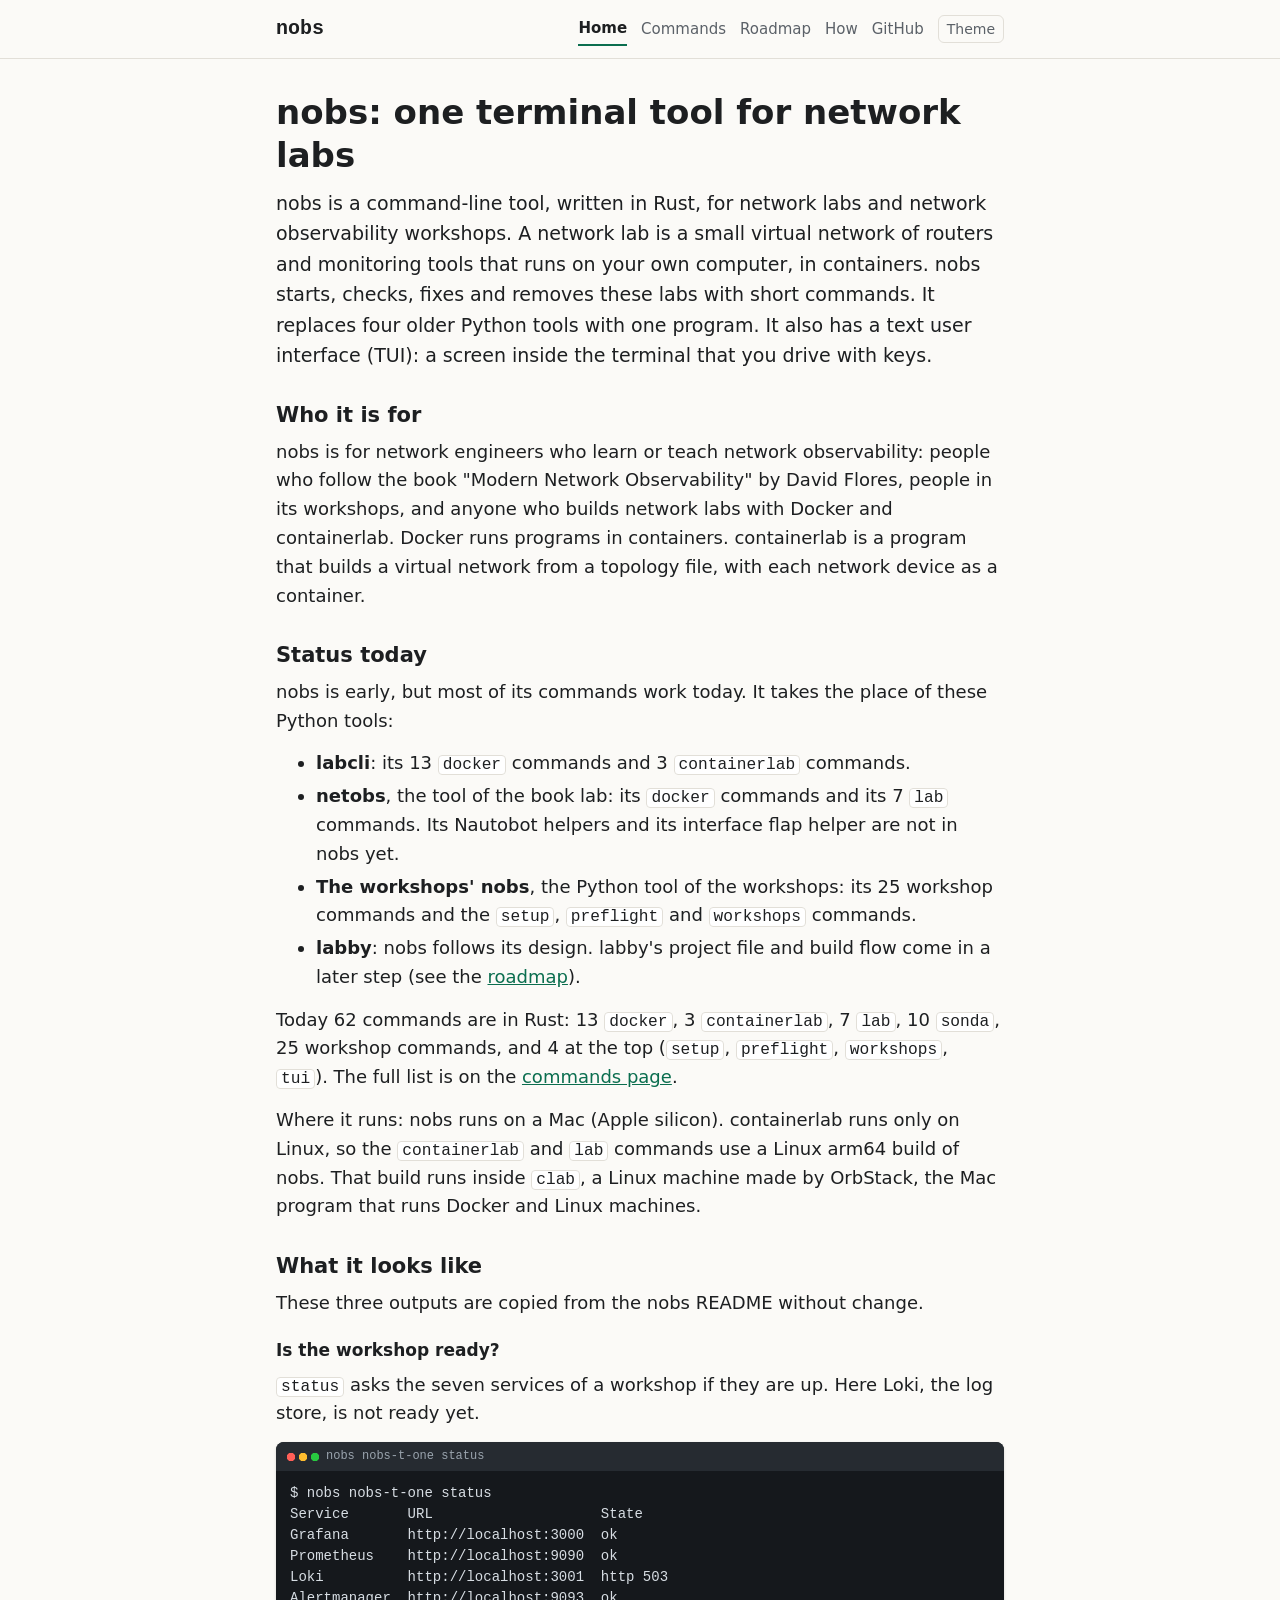
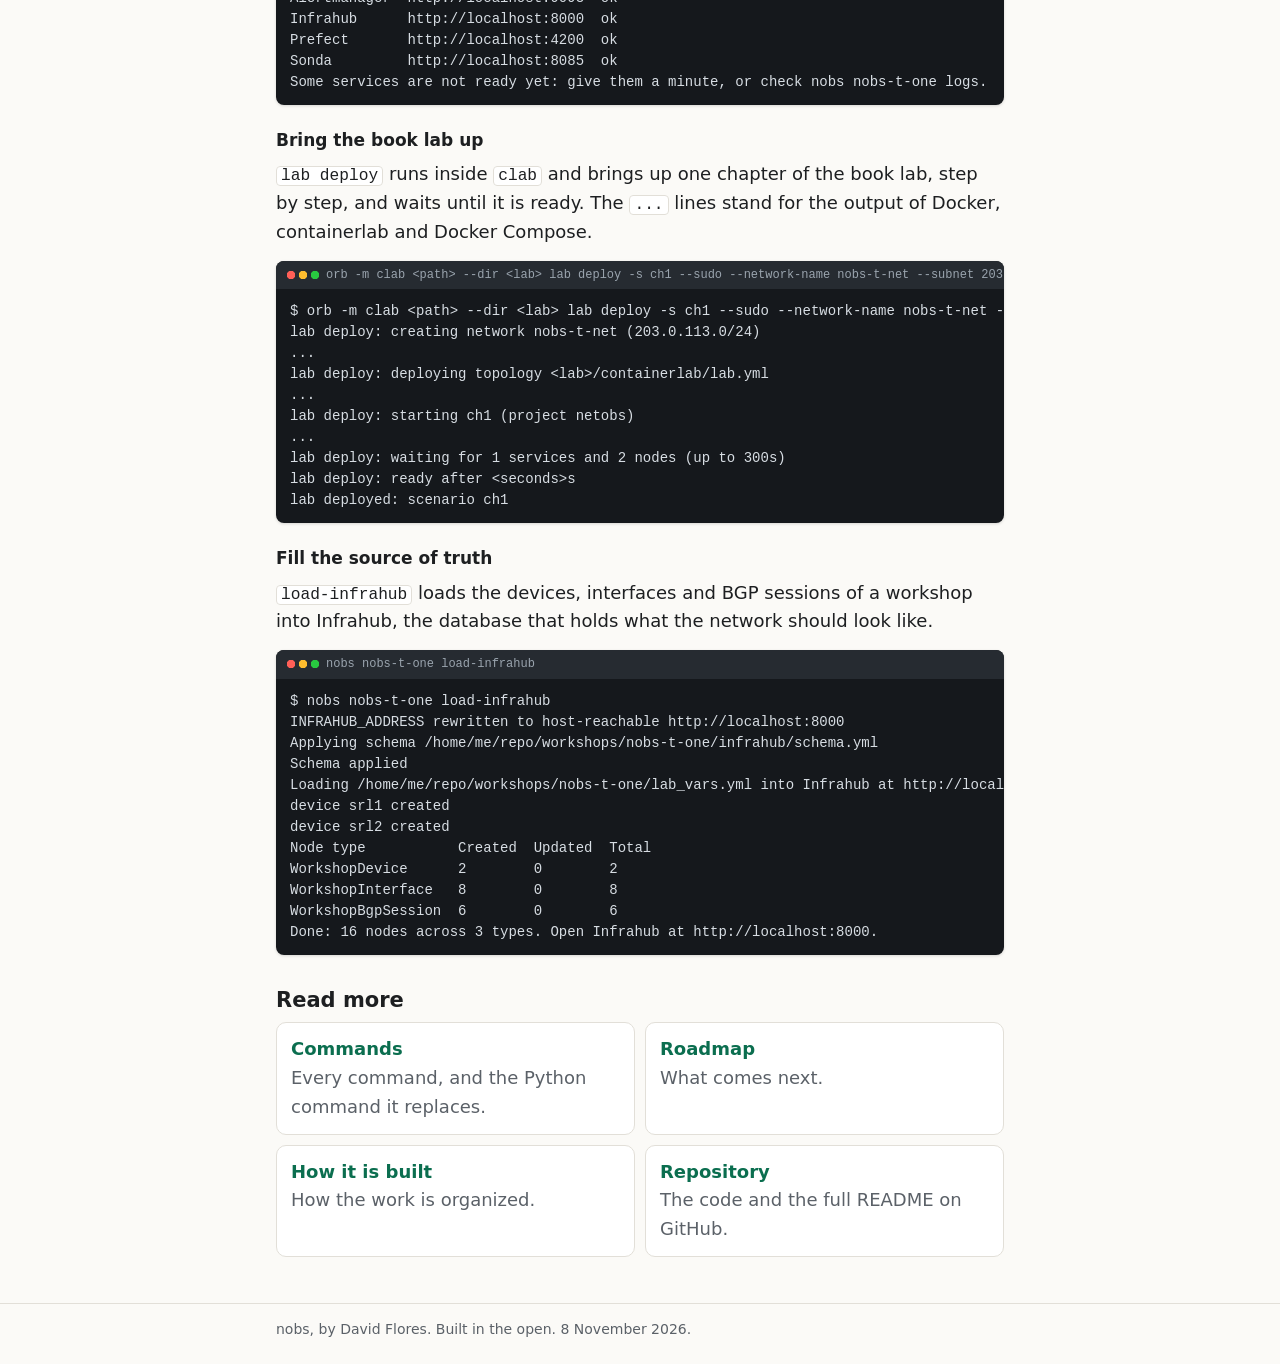
==== docs/index.html @ b6d1d296 "docs: the public site, first version" ====
<!doctype html>
<html lang="en">
<head>
<meta charset="utf-8">
<meta name="viewport" content="width=device-width, initial-scale=1">
<title>nobs</title>
<meta name="description" content="nobs, a Rust command-line and terminal tool for network labs and observability workshops.">
<link rel="stylesheet" href="site.css">
<script>try{var t=localStorage.getItem("theme");if(t)document.documentElement.dataset.theme=t;}catch(e){}</script>
</head>
<body>
<header class="site"><div class="wrap">
<a class="brand" href="index.html">nobs</a>
<nav><a href="index.html" aria-current="page">Home</a><a href="commands.html">Commands</a><a href="roadmap.html">Roadmap</a><a href="how.html">How</a><a href="https://github.com/davidban77/nobs">GitHub</a><button id="theme" type="button" aria-label="Change the theme">Theme</button></nav>
</div></header>
<main><div class="wrap">
<h1>nobs: one terminal tool for network labs</h1>
<p class="lead">nobs is a command-line tool, written in Rust, for network labs and network observability workshops. A network lab is a small virtual network of routers and monitoring tools that runs on your own computer, in containers. nobs starts, checks, fixes and removes these labs with short commands. It replaces four older Python tools with one program. It also has a text user interface (TUI): a screen inside the terminal that you drive with keys.</p>

<h2>Who it is for</h2>
<p>nobs is for network engineers who learn or teach network observability: people who follow the book "Modern Network Observability" by David Flores, people in its workshops, and anyone who builds network labs with Docker and containerlab. Docker runs programs in containers. containerlab is a program that builds a virtual network from a topology file, with each network device as a container.</p>

<h2>Status today</h2>
<p>nobs is early, but most of its commands work today. It takes the place of these Python tools:</p>
<ul>
<li><strong>labcli</strong>: its 13 <code>docker</code> commands and 3 <code>containerlab</code> commands.</li>
<li><strong>netobs</strong>, the tool of the book lab: its <code>docker</code> commands and its 7 <code>lab</code> commands. Its Nautobot helpers and its interface flap helper are not in nobs yet.</li>
<li><strong>The workshops' nobs</strong>, the Python tool of the workshops: its 25 workshop commands and the <code>setup</code>, <code>preflight</code> and <code>workshops</code> commands.</li>
<li><strong>labby</strong>: nobs follows its design. labby's project file and build flow come in a later step (see the <a href="roadmap.html">roadmap</a>).</li>
</ul>
<p>Today 62 commands are in Rust: 13 <code>docker</code>, 3 <code>containerlab</code>, 7 <code>lab</code>, 10 <code>sonda</code>, 25 workshop commands, and 4 at the top (<code>setup</code>, <code>preflight</code>, <code>workshops</code>, <code>tui</code>). The full list is on the <a href="commands.html">commands page</a>.</p>
<p>Where it runs: nobs runs on a Mac (Apple silicon). containerlab runs only on Linux, so the <code>containerlab</code> and <code>lab</code> commands use a Linux arm64 build of nobs. That build runs inside <code>clab</code>, a Linux machine made by OrbStack, the Mac program that runs Docker and Linux machines.</p>

<h2>What it looks like</h2>
<p>These three outputs are copied from the nobs README without change.</p>
<h3>Is the workshop ready?</h3>
<p><code>status</code> asks the seven services of a workshop if they are up. Here Loki, the log store, is not ready yet.</p>
<div class="term"><div class="bar">nobs nobs-t-one status</div><pre>$ nobs nobs-t-one status
Service       URL                    State
Grafana       http://localhost:3000  ok
Prometheus    http://localhost:9090  ok
Loki          http://localhost:3001  http 503
Alertmanager  http://localhost:9093  ok
Infrahub      http://localhost:8000  ok
Prefect       http://localhost:4200  ok
Sonda         http://localhost:8085  ok
Some services are not ready yet: give them a minute, or check nobs nobs-t-one logs.</pre></div>
<h3>Bring the book lab up</h3>
<p><code>lab deploy</code> runs inside <code>clab</code> and brings up one chapter of the book lab, step by step, and waits until it is ready. The <code>...</code> lines stand for the output of Docker, containerlab and Docker Compose.</p>
<div class="term"><div class="bar">orb -m clab &lt;path&gt; --dir &lt;lab&gt; lab deploy -s ch1 --sudo --network-name nobs-t-net --subnet 203.0.113.0/24</div><pre>$ orb -m clab &lt;path&gt; --dir &lt;lab&gt; lab deploy -s ch1 --sudo --network-name nobs-t-net --subnet 203.0.113.0/24
lab deploy: creating network nobs-t-net (203.0.113.0/24)
...
lab deploy: deploying topology &lt;lab&gt;/containerlab/lab.yml
...
lab deploy: starting ch1 (project netobs)
...
lab deploy: waiting for 1 services and 2 nodes (up to 300s)
lab deploy: ready after &lt;seconds&gt;s
lab deployed: scenario ch1</pre></div>
<h3>Fill the source of truth</h3>
<p><code>load-infrahub</code> loads the devices, interfaces and BGP sessions of a workshop into Infrahub, the database that holds what the network should look like.</p>
<div class="term"><div class="bar">nobs nobs-t-one load-infrahub</div><pre>$ nobs nobs-t-one load-infrahub
INFRAHUB_ADDRESS rewritten to host-reachable http://localhost:8000
Applying schema /home/me/repo/workshops/nobs-t-one/infrahub/schema.yml
Schema applied
Loading /home/me/repo/workshops/nobs-t-one/lab_vars.yml into Infrahub at http://localhost:8000
device srl1 created
device srl2 created
Node type           Created  Updated  Total
WorkshopDevice      2        0        2
WorkshopInterface   8        0        8
WorkshopBgpSession  6        0        6
Done: 16 nodes across 3 types. Open Infrahub at http://localhost:8000.</pre></div>

<h2>Read more</h2>
<div class="links">
<a href="commands.html"><strong>Commands</strong><br><span class="muted">Every command, and the Python command it replaces.</span></a>
<a href="roadmap.html"><strong>Roadmap</strong><br><span class="muted">What comes next.</span></a>
<a href="how.html"><strong>How it is built</strong><br><span class="muted">How the work is organized.</span></a>
<a href="https://github.com/davidban77/nobs"><strong>Repository</strong><br><span class="muted">The code and the full README on GitHub.</span></a>
</div>

</div></main>
<footer class="site"><div class="wrap">nobs, by David Flores. Built in the open. 8 November 2026.</div></footer>
<script>
document.getElementById("theme").addEventListener("click",function(){var r=document.documentElement,d=r.dataset.theme||(matchMedia("(prefers-color-scheme: dark)").matches?"dark":"light"),n=d==="dark"?"light":"dark";r.dataset.theme=n;try{localStorage.setItem("theme",n);}catch(e){}});
</script>
</body>
</html>
---- docs/site.css ----
:root {
  --bg: #fbfaf7;
  --fg: #1d1f21;
  --muted: #5b6168;
  --line: #e2dfd8;
  --card: #ffffff;
  --accent: #0b6e4f;
  --accent-fg: #ffffff;
  --term-bg: #15181c;
  --term-fg: #d7dde3;
  --term-bar: #262b31;
  --term-title: #9aa4ae;
  --warn-bg: #fff4dc;
  --warn-fg: #6b4a00;
  color-scheme: light;
}
@media (prefers-color-scheme: dark) {
  :root:not([data-theme="light"]) {
    --bg: #121416;
    --fg: #e6e8ea;
    --muted: #a0a8b0;
    --line: #2a2f35;
    --card: #1a1d21;
    --accent: #4cc79a;
    --accent-fg: #0d1f18;
    --term-bg: #0b0d10;
    --term-fg: #d7dde3;
    --term-bar: #1e2329;
    --term-title: #8b95a0;
    --warn-bg: #2e2510;
    --warn-fg: #f2d38a;
    color-scheme: dark;
  }
}
:root[data-theme="dark"] {
  --bg: #121416;
  --fg: #e6e8ea;
  --muted: #a0a8b0;
  --line: #2a2f35;
  --card: #1a1d21;
  --accent: #4cc79a;
  --accent-fg: #0d1f18;
  --term-bg: #0b0d10;
  --term-fg: #d7dde3;
  --term-bar: #1e2329;
  --term-title: #8b95a0;
  --warn-bg: #2e2510;
  --warn-fg: #f2d38a;
  color-scheme: dark;
}
* { box-sizing: border-box; }
html { -webkit-text-size-adjust: 100%; }
body {
  margin: 0;
  background: var(--bg);
  color: var(--fg);
  font: 17px/1.6 system-ui, -apple-system, "Segoe UI", Roboto, sans-serif;
}
a { color: var(--accent); }
.wrap { max-width: 760px; margin: 0 auto; padding: 0 16px; }
header.site { border-bottom: 1px solid var(--line); }
header.site .wrap { display: flex; flex-wrap: wrap; align-items: center; gap: 4px 14px; padding-top: 12px; padding-bottom: 12px; }
header.site .brand { font: 700 20px/1 ui-monospace, SFMono-Regular, Menlo, monospace; color: var(--fg); text-decoration: none; margin-right: auto; }
header.site nav { display: flex; flex-wrap: wrap; gap: 4px 14px; align-items: center; font-size: 15px; }
header.site nav a { text-decoration: none; color: var(--muted); padding: 4px 0; }
header.site nav a[aria-current="page"] { color: var(--fg); font-weight: 600; border-bottom: 2px solid var(--accent); }
header.site nav a:hover { color: var(--fg); }
#theme { font: inherit; font-size: 14px; background: none; border: 1px solid var(--line); color: var(--muted); border-radius: 6px; padding: 2px 8px; cursor: pointer; }
main { padding: 8px 0 32px; }
h1 { font-size: 28px; line-height: 1.25; margin: 24px 0 12px; }
h2 { font-size: 21px; line-height: 1.3; margin: 32px 0 8px; }
h3 { font-size: 17px; margin: 20px 0 6px; }
p, ul, ol { margin: 0 0 14px; }
li { margin-bottom: 4px; }
code { font: 0.9em ui-monospace, SFMono-Regular, Menlo, monospace; background: var(--card); border: 1px solid var(--line); border-radius: 4px; padding: 0 4px; overflow-wrap: anywhere; }
.lead { font-size: 19px; color: var(--fg); }
.muted { color: var(--muted); }
.card { background: var(--card); border: 1px solid var(--line); border-radius: 10px; padding: 14px 16px; margin: 0 0 14px; }
.note { background: var(--warn-bg); color: var(--warn-fg); border-radius: 8px; padding: 10px 14px; margin: 0 0 14px; }
.term { max-width: 100%; margin: 10px 0 22px; border-radius: 8px; overflow: hidden; background: var(--term-bg); box-shadow: 0 1px 3px rgba(0,0,0,.15); }
.term .bar { display: flex; align-items: center; gap: 6px; background: var(--term-bar); color: var(--term-title); font: 12px/1.4 ui-monospace, SFMono-Regular, Menlo, monospace; padding: 6px 10px; white-space: nowrap; overflow: hidden; text-overflow: ellipsis; }
.term .bar::before { content: ""; flex: none; width: 34px; height: 10px; background: radial-gradient(circle at 5px 5px, #ff5f57 4px, transparent 4.5px), radial-gradient(circle at 17px 5px, #febc2e 4px, transparent 4.5px), radial-gradient(circle at 29px 5px, #28c840 4px, transparent 4.5px); }
.term pre { margin: 0; padding: 12px 14px; max-width: 100%; overflow-x: auto; color: var(--term-fg); font: 13px/1.5 ui-monospace, SFMono-Regular, Menlo, monospace; }
.tablewrap { max-width: 100%; overflow-x: auto; margin: 0 0 18px; }
table { border-collapse: collapse; width: 100%; font-size: 15px; }
th, td { text-align: left; vertical-align: top; padding: 6px 8px; border-bottom: 1px solid var(--line); }
th { font-weight: 600; color: var(--muted); }
td code { white-space: nowrap; }
@media (max-width: 639px) {
  .stack thead { display: none; }
  .stack, .stack tbody, .stack tr, .stack td { display: block; width: 100%; }
  .stack tr { border-bottom: 1px solid var(--line); padding: 8px 0; }
  .stack td { border: 0; padding: 2px 0; }
  .stack td code { white-space: normal; }
  .stack td:nth-child(3) { color: var(--muted); font-size: 14px; }
  .stack td:nth-child(3)::before { content: attr(data-label) ": "; }
}
.tag { display: inline-block; font-size: 12px; font-weight: 600; border-radius: 999px; padding: 0 8px; background: var(--accent); color: var(--accent-fg); }
.tag.no { background: var(--warn-bg); color: var(--warn-fg); }
.links { display: grid; gap: 10px; grid-template-columns: 1fr; margin: 0 0 14px; }
.links a { display: block; background: var(--card); border: 1px solid var(--line); border-radius: 10px; padding: 12px 14px; text-decoration: none; color: var(--fg); }
.links a strong { color: var(--accent); }
footer.site { border-top: 1px solid var(--line); color: var(--muted); font-size: 14px; }
footer.site .wrap { padding-top: 14px; padding-bottom: 24px; }
@media (min-width: 640px) {
  body { font-size: 18px; }
  h1 { font-size: 34px; }
  .links { grid-template-columns: 1fr 1fr; }
  .term pre { font-size: 14px; }
}
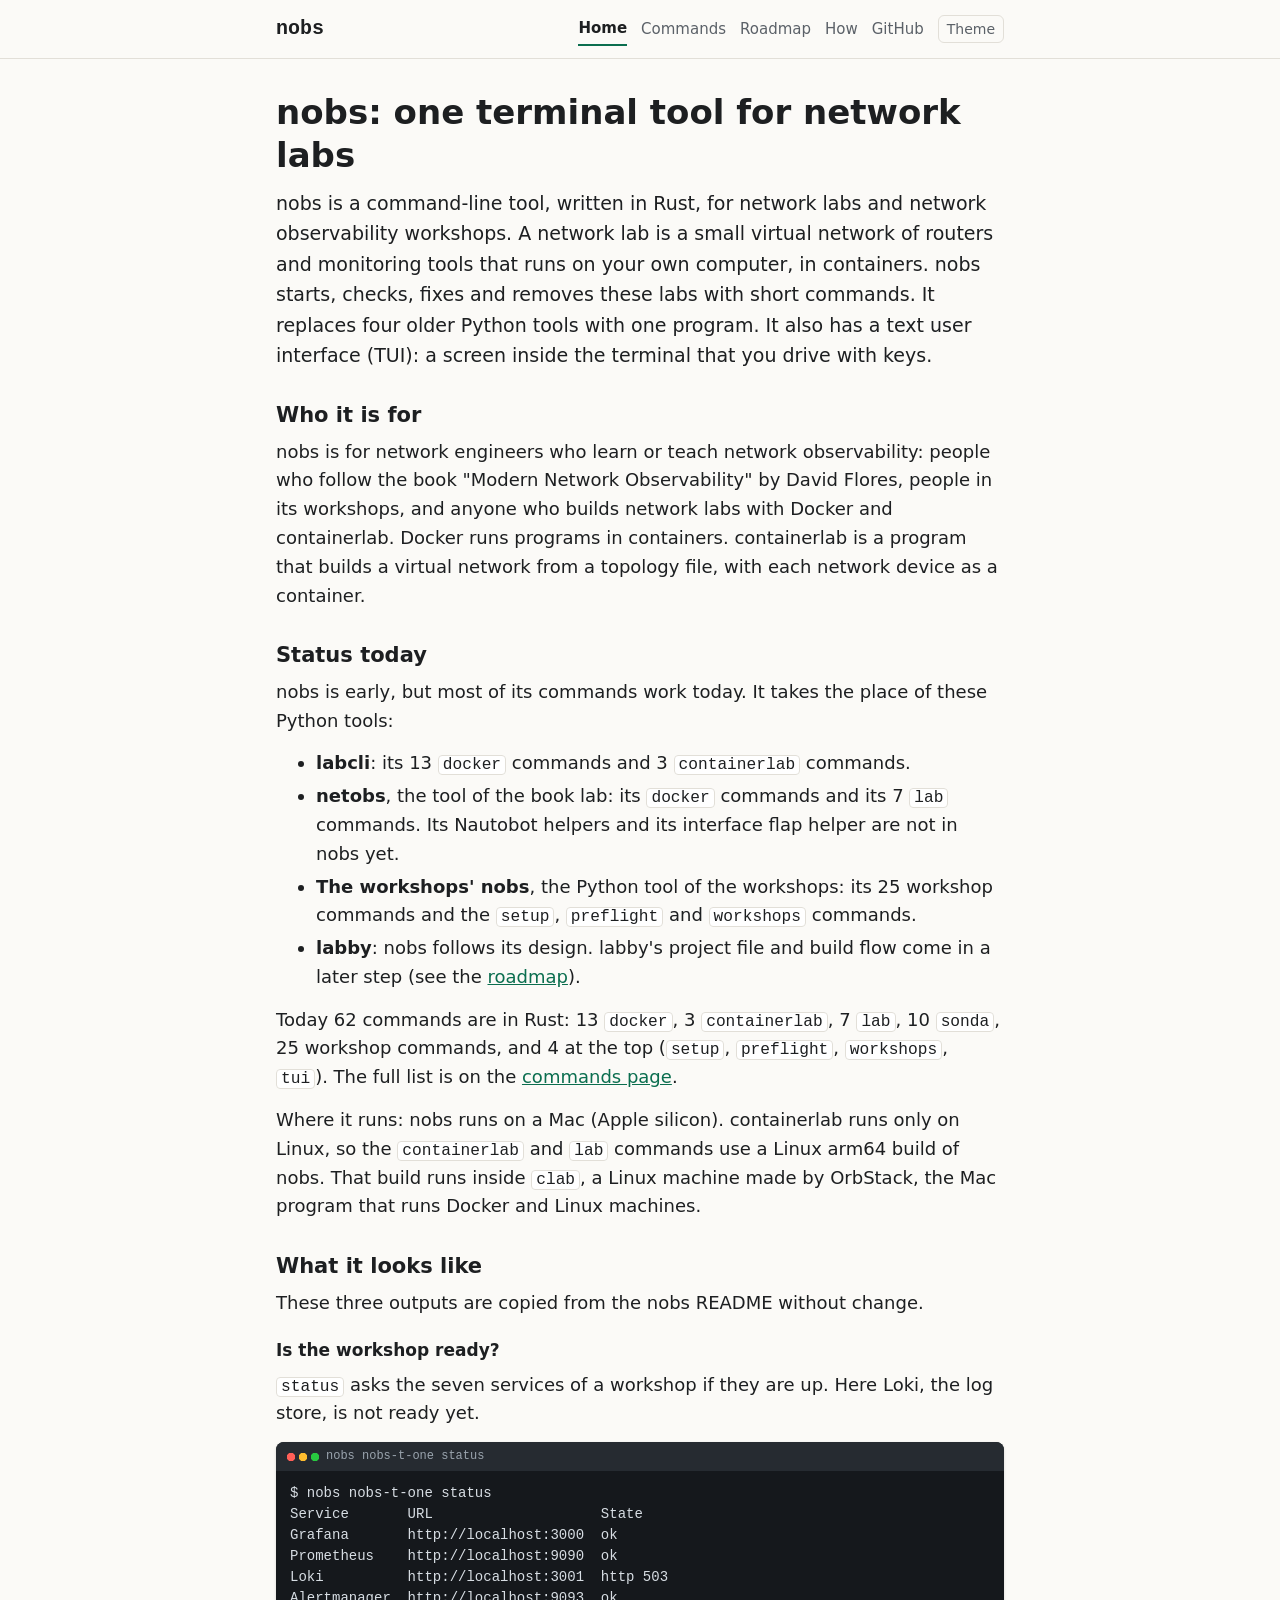
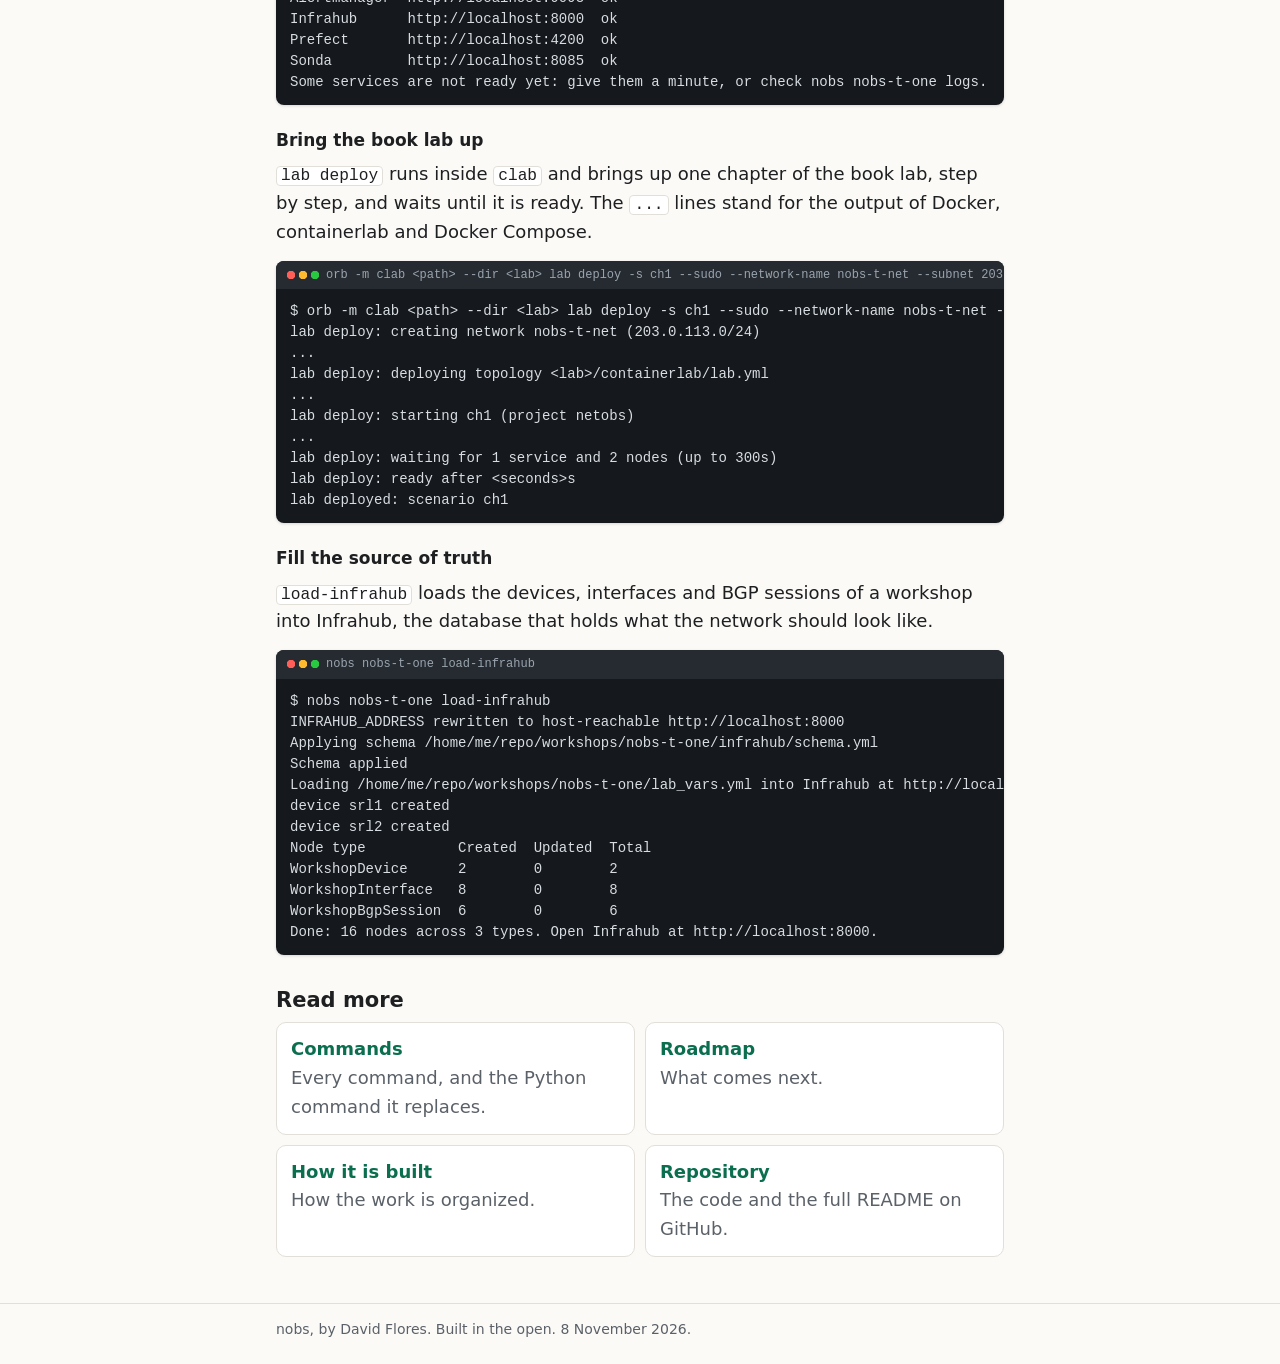
==== commit 2788cda7: "fix: counts take the singular, every tab keeps a row, and rows of facts end at a whole fact Counts p" ====
--- a/docs/index.html
+++ b/docs/index.html
@@ -54,7 +54,7 @@
 ...
 lab deploy: starting ch1 (project netobs)
 ...
-lab deploy: waiting for 1 services and 2 nodes (up to 300s)
+lab deploy: waiting for 1 service and 2 nodes (up to 300s)
 lab deploy: ready after &lt;seconds&gt;s
 lab deployed: scenario ch1</pre></div>
 <h3>Fill the source of truth</h3>
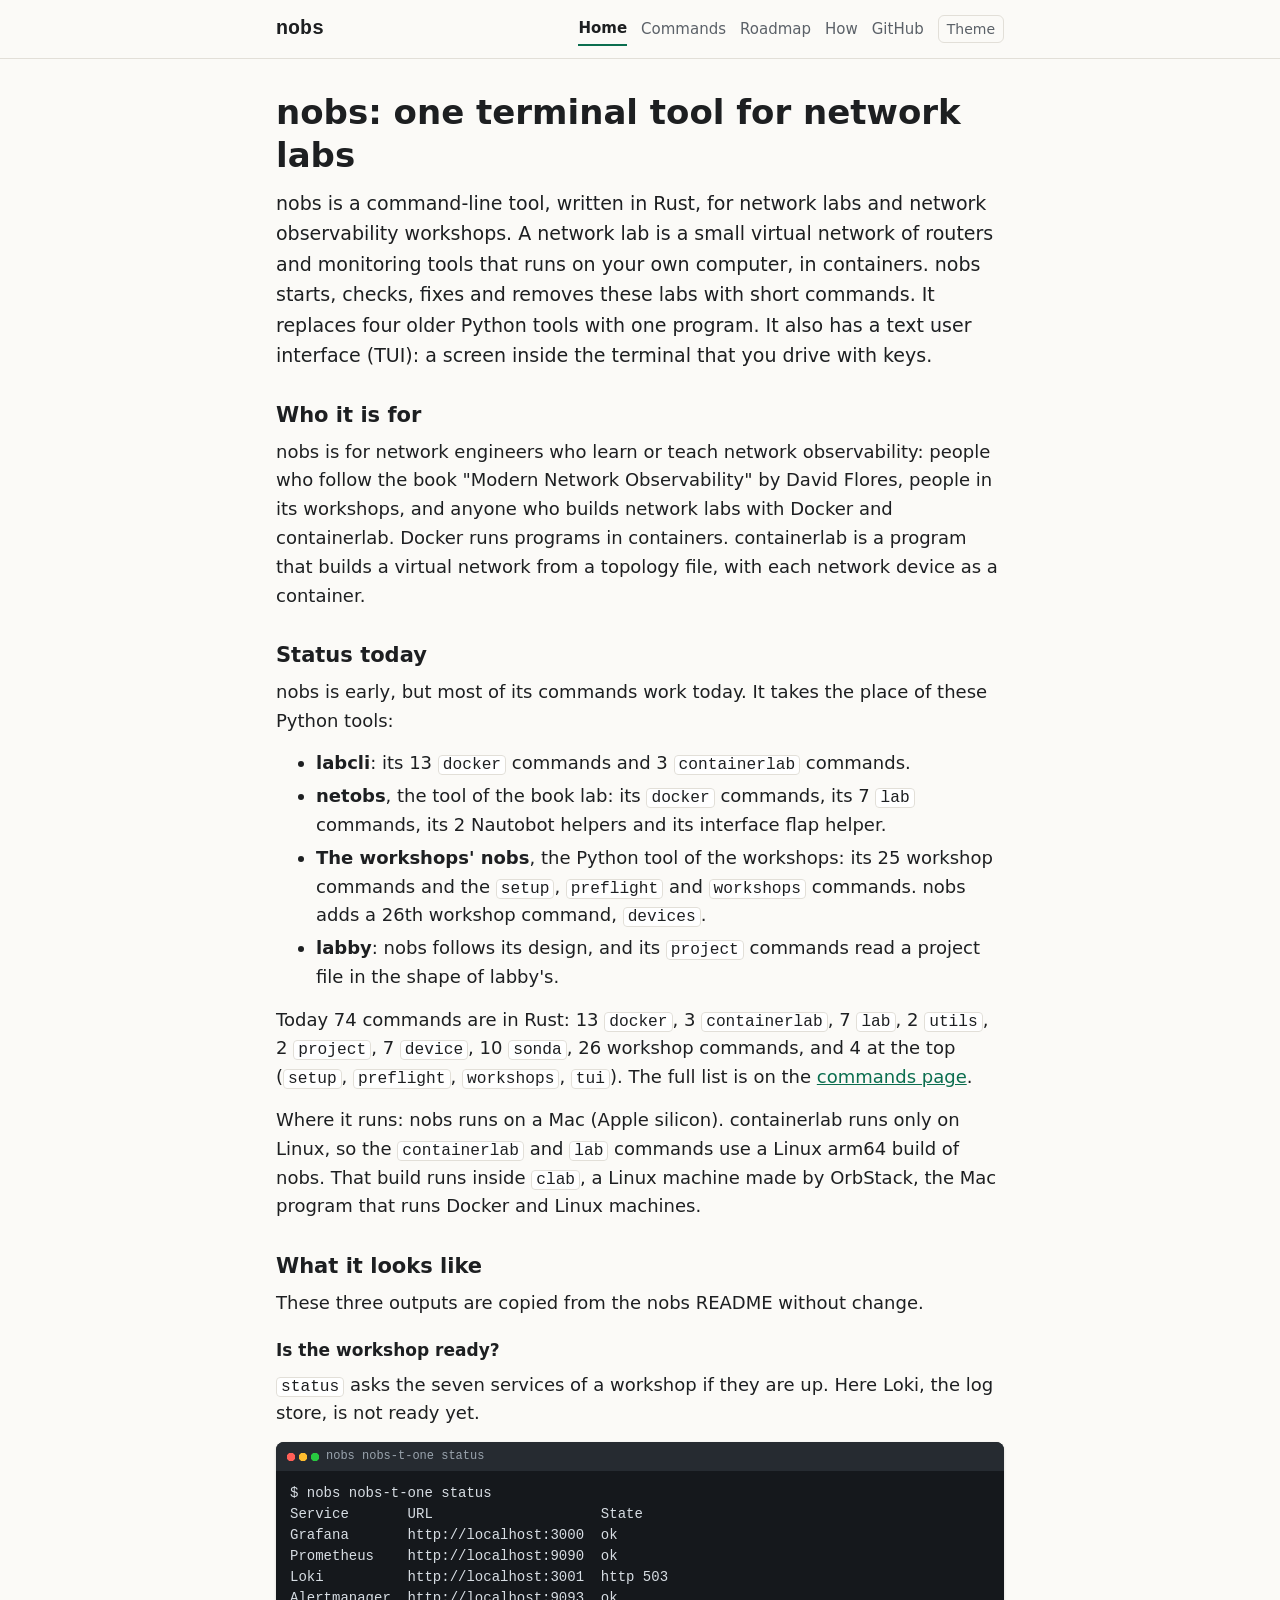
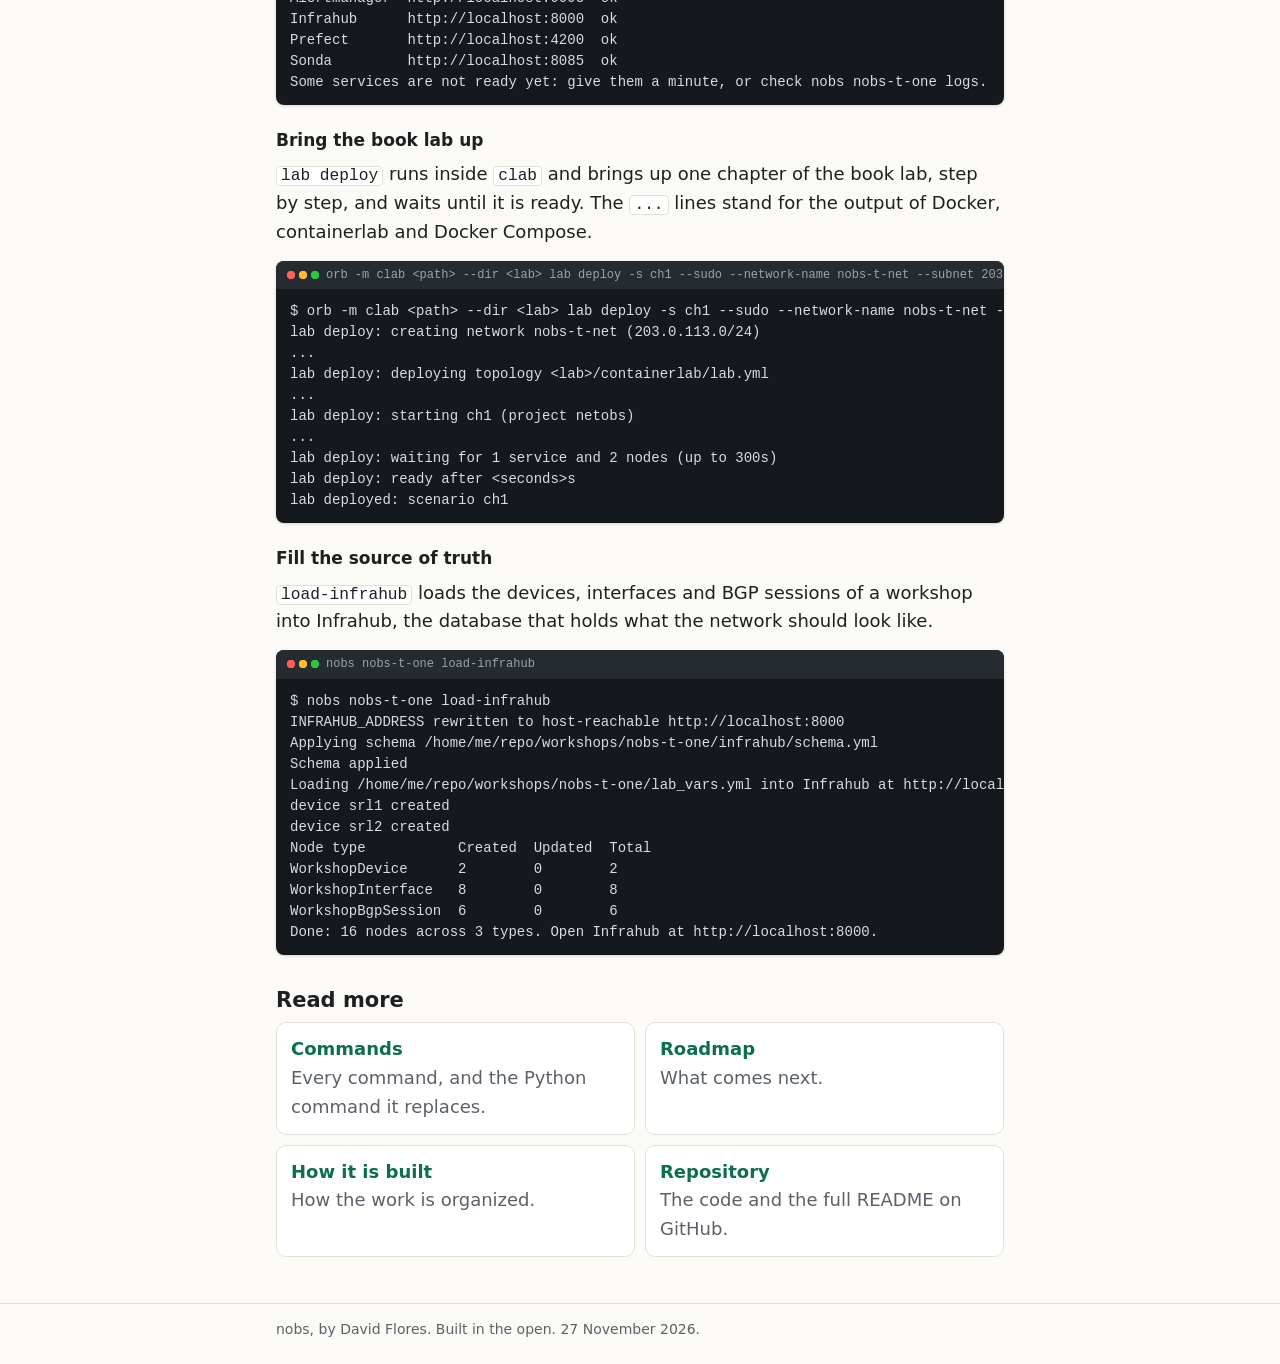
==== commit 9cdedb5c: "docs(site): the pages list every command of nobs today The commands page gains the utils, project an" ====
--- a/docs/index.html
+++ b/docs/index.html
@@ -24,11 +24,11 @@
 <p>nobs is early, but most of its commands work today. It takes the place of these Python tools:</p>
 <ul>
 <li><strong>labcli</strong>: its 13 <code>docker</code> commands and 3 <code>containerlab</code> commands.</li>
-<li><strong>netobs</strong>, the tool of the book lab: its <code>docker</code> commands and its 7 <code>lab</code> commands. Its Nautobot helpers and its interface flap helper are not in nobs yet.</li>
-<li><strong>The workshops' nobs</strong>, the Python tool of the workshops: its 25 workshop commands and the <code>setup</code>, <code>preflight</code> and <code>workshops</code> commands.</li>
-<li><strong>labby</strong>: nobs follows its design. labby's project file and build flow come in a later step (see the <a href="roadmap.html">roadmap</a>).</li>
+<li><strong>netobs</strong>, the tool of the book lab: its <code>docker</code> commands, its 7 <code>lab</code> commands, its 2 Nautobot helpers and its interface flap helper.</li>
+<li><strong>The workshops' nobs</strong>, the Python tool of the workshops: its 25 workshop commands and the <code>setup</code>, <code>preflight</code> and <code>workshops</code> commands. nobs adds a 26th workshop command, <code>devices</code>.</li>
+<li><strong>labby</strong>: nobs follows its design, and its <code>project</code> commands read a project file in the shape of labby's.</li>
 </ul>
-<p>Today 62 commands are in Rust: 13 <code>docker</code>, 3 <code>containerlab</code>, 7 <code>lab</code>, 10 <code>sonda</code>, 25 workshop commands, and 4 at the top (<code>setup</code>, <code>preflight</code>, <code>workshops</code>, <code>tui</code>). The full list is on the <a href="commands.html">commands page</a>.</p>
+<p>Today 74 commands are in Rust: 13 <code>docker</code>, 3 <code>containerlab</code>, 7 <code>lab</code>, 2 <code>utils</code>, 2 <code>project</code>, 7 <code>device</code>, 10 <code>sonda</code>, 26 workshop commands, and 4 at the top (<code>setup</code>, <code>preflight</code>, <code>workshops</code>, <code>tui</code>). The full list is on the <a href="commands.html">commands page</a>.</p>
 <p>Where it runs: nobs runs on a Mac (Apple silicon). containerlab runs only on Linux, so the <code>containerlab</code> and <code>lab</code> commands use a Linux arm64 build of nobs. That build runs inside <code>clab</code>, a Linux machine made by OrbStack, the Mac program that runs Docker and Linux machines.</p>
 
 <h2>What it looks like</h2>
@@ -81,7 +81,7 @@
 </div>
 
 </div></main>
-<footer class="site"><div class="wrap">nobs, by David Flores. Built in the open. 8 November 2026.</div></footer>
+<footer class="site"><div class="wrap">nobs, by David Flores. Built in the open. 27 November 2026.</div></footer>
 <script>
 document.getElementById("theme").addEventListener("click",function(){var r=document.documentElement,d=r.dataset.theme||(matchMedia("(prefers-color-scheme: dark)").matches?"dark":"light"),n=d==="dark"?"light":"dark";r.dataset.theme=n;try{localStorage.setItem("theme",n);}catch(e){}});
 </script>
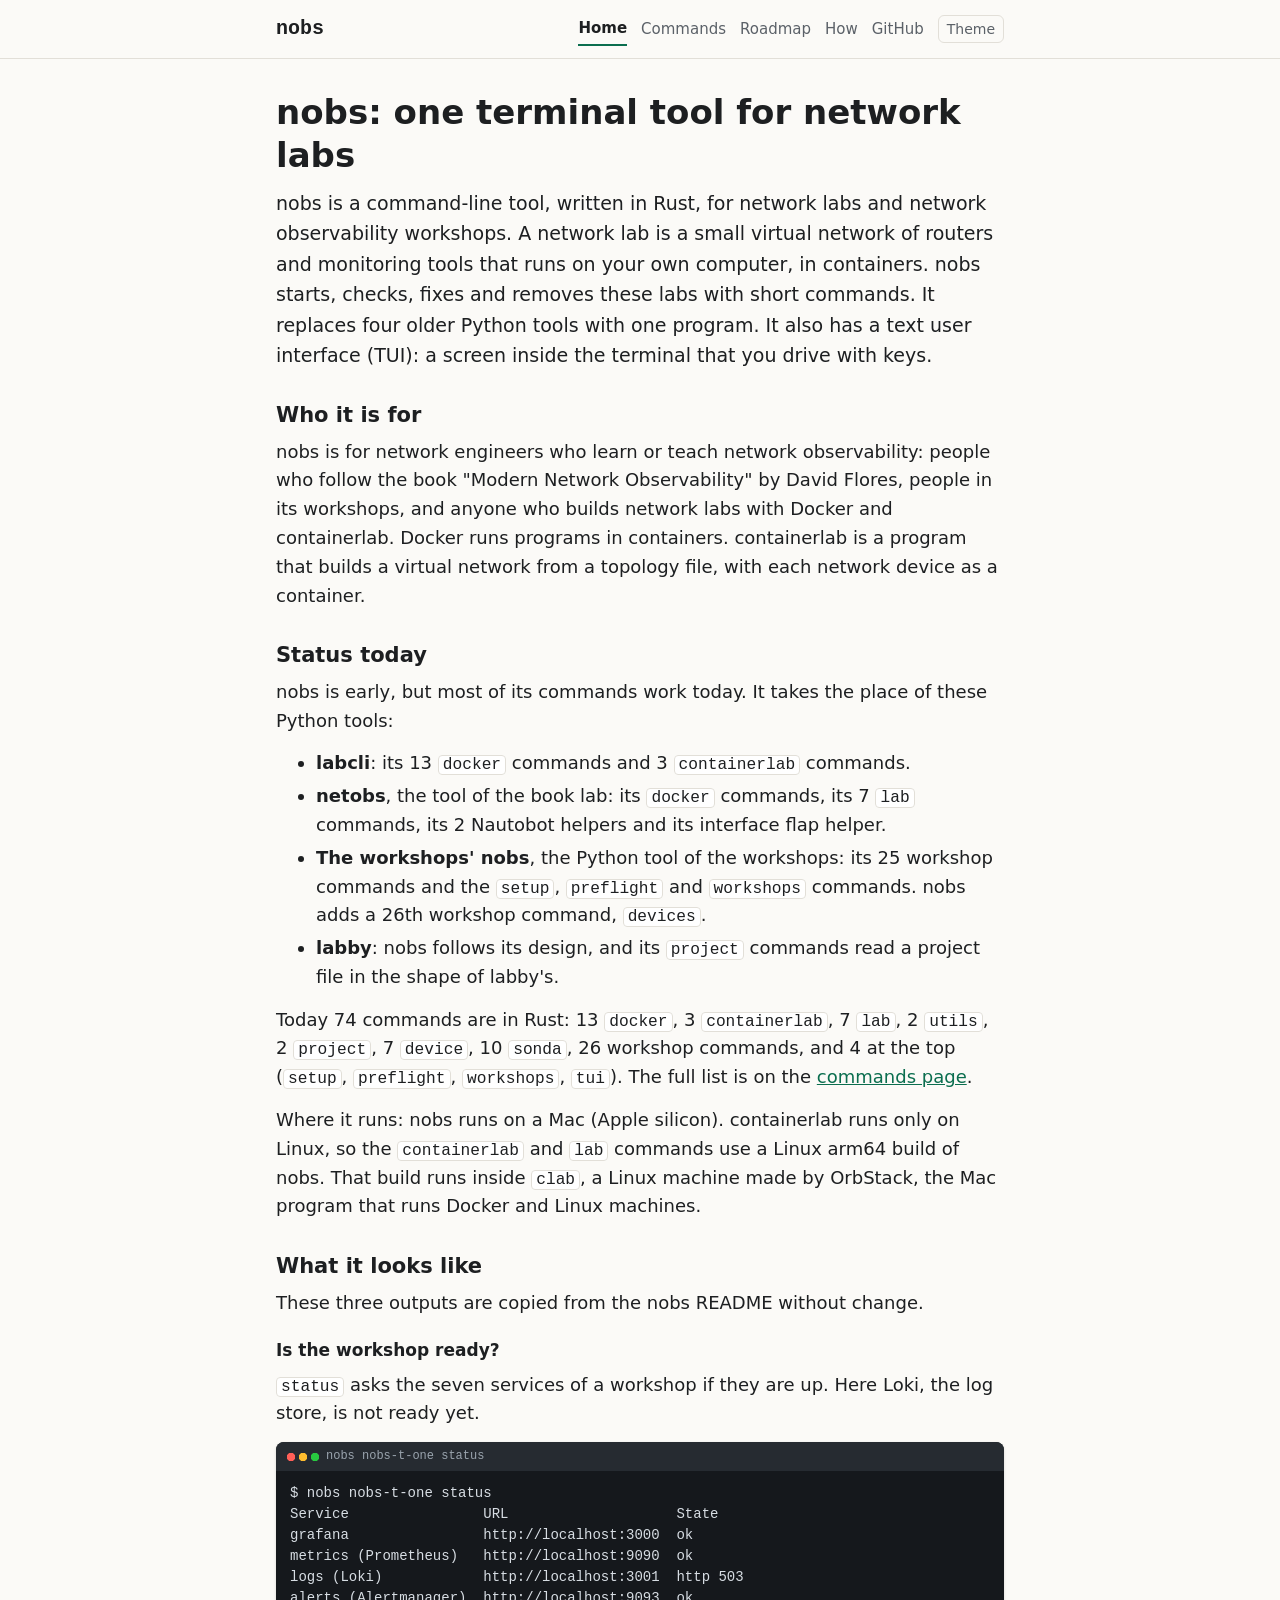
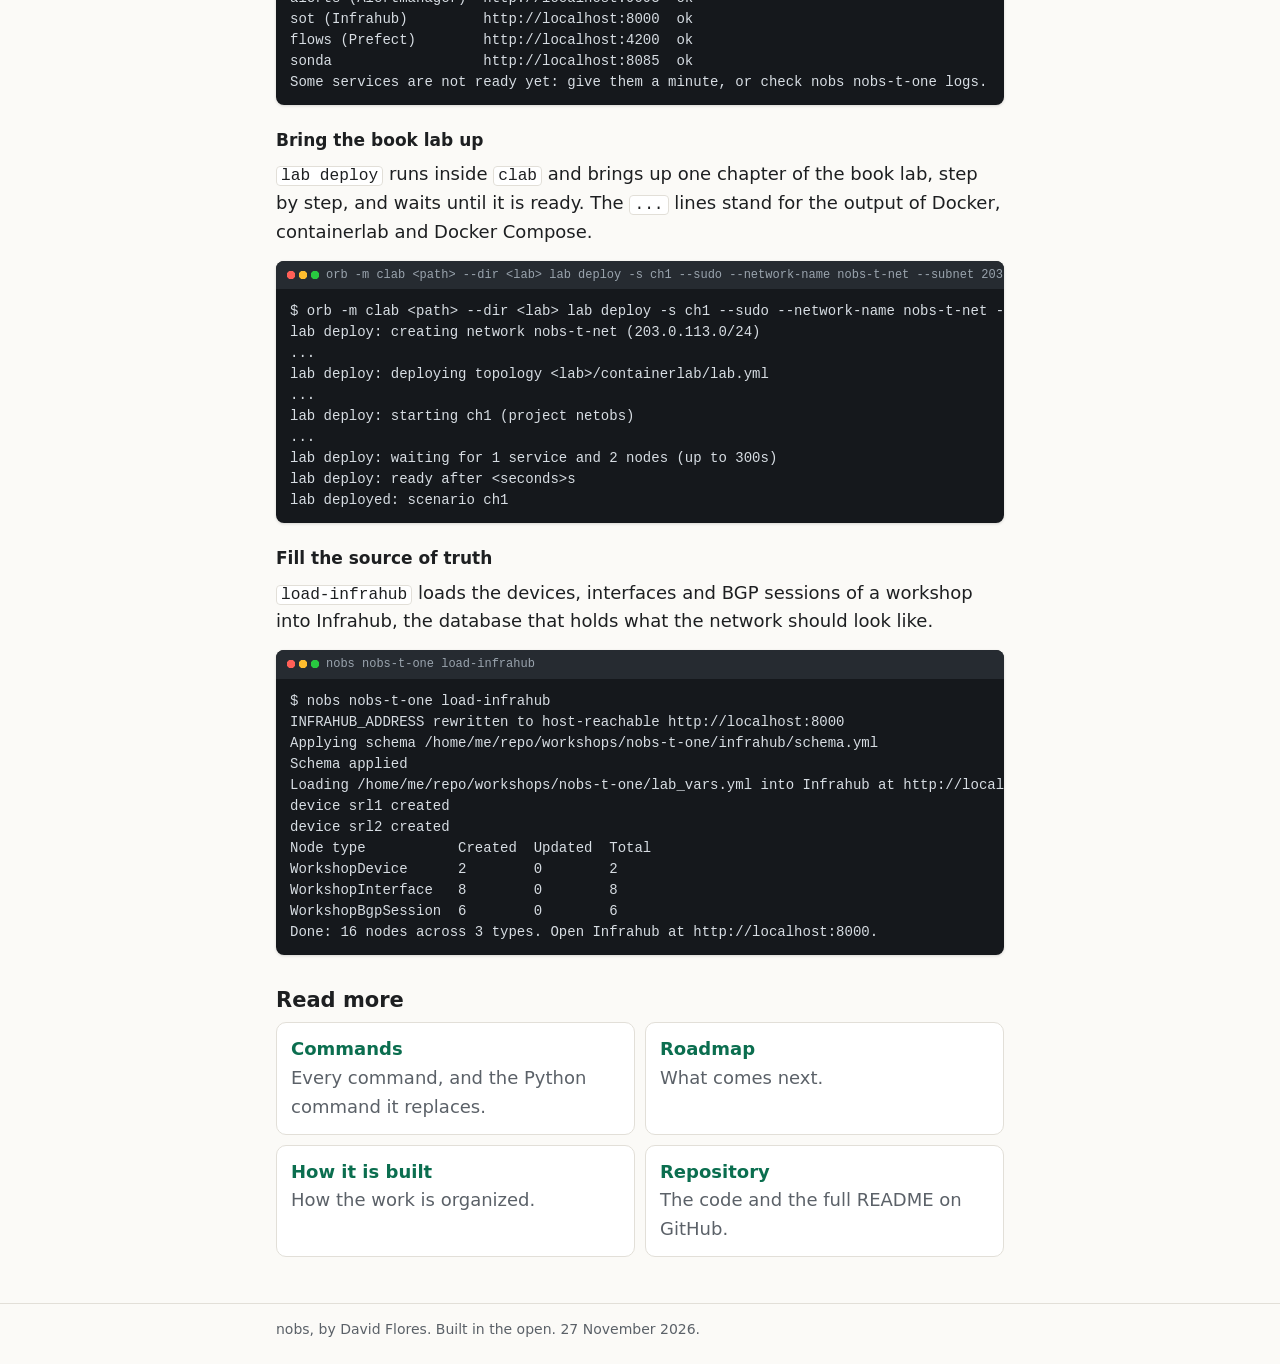
==== commit e2410935: "docs(site): the home page shows the status output as nobs prints it The example of the status comman" ====
--- a/docs/index.html
+++ b/docs/index.html
@@ -36,14 +36,14 @@
 <h3>Is the workshop ready?</h3>
 <p><code>status</code> asks the seven services of a workshop if they are up. Here Loki, the log store, is not ready yet.</p>
 <div class="term"><div class="bar">nobs nobs-t-one status</div><pre>$ nobs nobs-t-one status
-Service       URL                    State
-Grafana       http://localhost:3000  ok
-Prometheus    http://localhost:9090  ok
-Loki          http://localhost:3001  http 503
-Alertmanager  http://localhost:9093  ok
-Infrahub      http://localhost:8000  ok
-Prefect       http://localhost:4200  ok
-Sonda         http://localhost:8085  ok
+Service                URL                    State
+grafana                http://localhost:3000  ok
+metrics (Prometheus)   http://localhost:9090  ok
+logs (Loki)            http://localhost:3001  http 503
+alerts (Alertmanager)  http://localhost:9093  ok
+sot (Infrahub)         http://localhost:8000  ok
+flows (Prefect)        http://localhost:4200  ok
+sonda                  http://localhost:8085  ok
 Some services are not ready yet: give them a minute, or check nobs nobs-t-one logs.</pre></div>
 <h3>Bring the book lab up</h3>
 <p><code>lab deploy</code> runs inside <code>clab</code> and brings up one chapter of the book lab, step by step, and waits until it is ready. The <code>...</code> lines stand for the output of Docker, containerlab and Docker Compose.</p>
